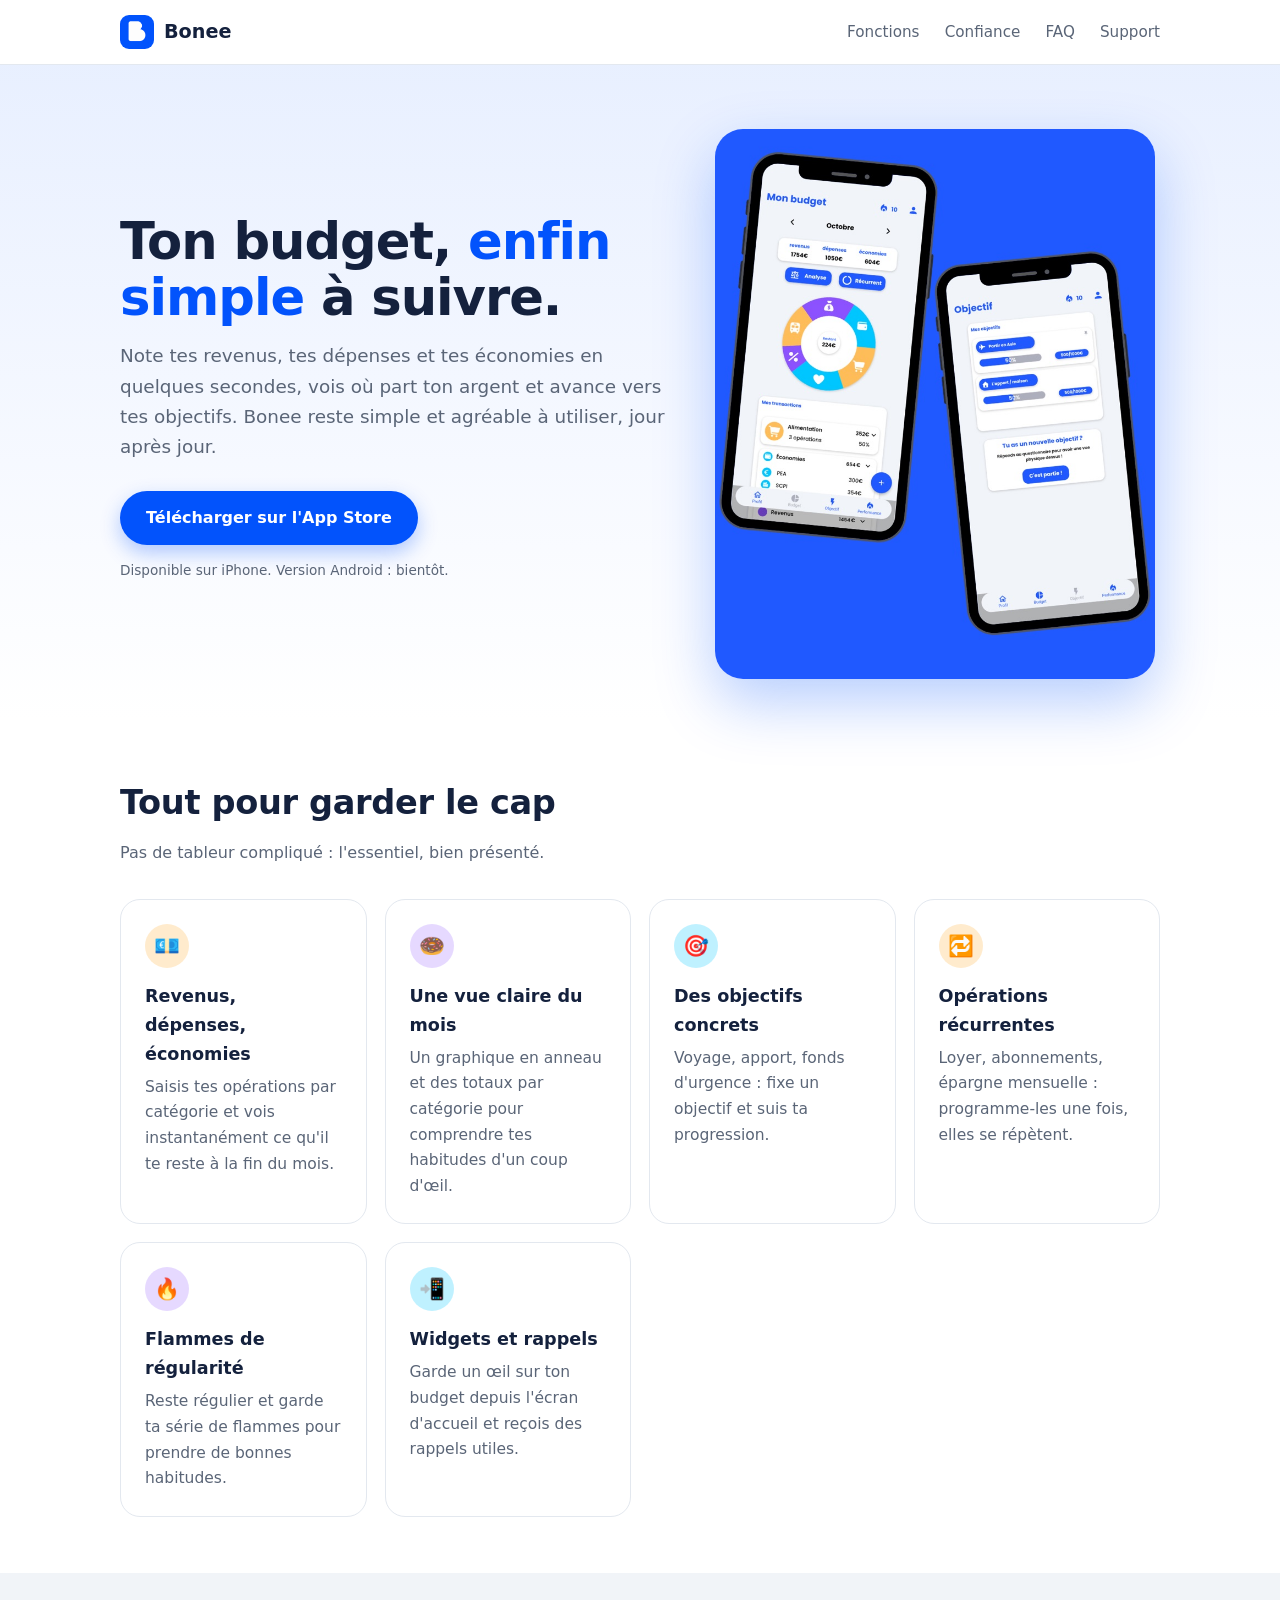
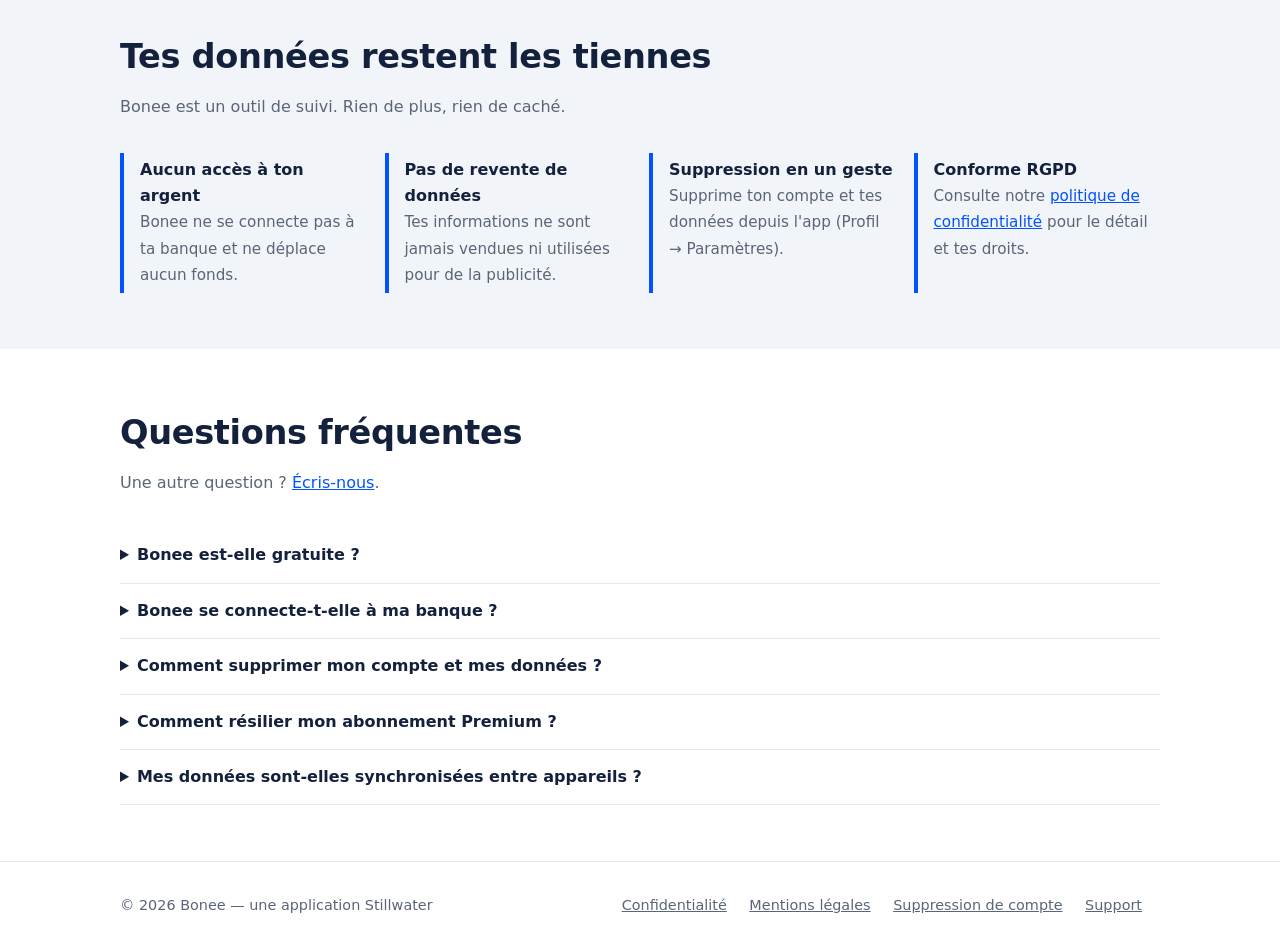
==== index.html @ 336cf124 "Site vitrine bonee.fr Pages : accueil, support, confidentialité, mentions légales, suppression de co" ====
<!DOCTYPE html>
<html lang="fr">
<head>
  <meta charset="UTF-8">
  <meta name="viewport" content="width=device-width, initial-scale=1">
  <title>Bonee — L'appli de budget et d'épargne simple et motivante</title>
  <meta name="description" content="Bonee t'aide à suivre tes revenus, dépenses et économies, à atteindre tes objectifs et à garder le cap grâce aux flammes. Disponible sur l'App Store.">
  <link rel="canonical" href="https://bonee.fr/">
  <link rel="icon" href="img/favicon.png" type="image/png">
  <link rel="apple-touch-icon" href="img/apple-touch-icon.png">
  <meta name="theme-color" content="#0253fc">
  <meta property="og:type" content="website">
  <meta property="og:title" content="Bonee — Budget & Épargne">
  <meta property="og:description" content="Suis ton budget, tes économies et tes objectifs dans une appli simple et motivante.">
  <meta property="og:url" content="https://bonee.fr/">
  <meta property="og:image" content="https://bonee.fr/img/apercu.jpg">
  <meta name="apple-itunes-app" content="app-id=6762883127">
  <link rel="stylesheet" href="style.css">
</head>
<body>
  <a class="skip" href="#contenu">Aller au contenu</a>

  <header class="site">
    <div class="wrap">
      <a class="brand" href="./"><img src="img/logo.png" alt="" width="34" height="34">Bonee</a>
      <nav class="main" aria-label="Navigation principale">
        <a class="hide-sm" href="#fonctions">Fonctions</a>
        <a class="hide-sm" href="#confiance">Confiance</a>
        <a href="#faq">FAQ</a>
        <a href="support.html">Support</a>
      </nav>
    </div>
  </header>

  <main id="contenu">
    <div class="hero">
      <div class="wrap">
        <div>
          <h1>Ton budget, <span>enfin simple</span> à suivre.</h1>
          <p class="lead">Note tes revenus, tes dépenses et tes économies en quelques secondes, vois où part ton argent et avance vers tes objectifs. Bonee reste simple et agréable à utiliser, jour après jour.</p>
          <a class="btn" href="https://apps.apple.com/fr/app/bonee-budget-%C3%A9pargne/id6762883127">Télécharger sur l'App Store</a>
          <p class="note">Disponible sur iPhone. Version Android : bientôt.</p>
        </div>
        <img class="shot" src="img/apercu.jpg" width="1000" height="1250" alt="Aperçu de l'application Bonee : écran Budget avec graphique en anneau et écran Objectifs">
      </div>
    </div>

    <section id="fonctions">
      <div class="wrap">
        <h2>Tout pour garder le cap</h2>
        <p class="sub">Pas de tableur compliqué : l'essentiel, bien présenté.</p>
        <div class="grid">
          <div class="card"><div class="ico y" aria-hidden="true">💶</div><h3>Revenus, dépenses, économies</h3><p>Saisis tes opérations par catégorie et vois instantanément ce qu'il te reste à la fin du mois.</p></div>
          <div class="card"><div class="ico v" aria-hidden="true">🍩</div><h3>Une vue claire du mois</h3><p>Un graphique en anneau et des totaux par catégorie pour comprendre tes habitudes d'un coup d'œil.</p></div>
          <div class="card"><div class="ico c" aria-hidden="true">🎯</div><h3>Des objectifs concrets</h3><p>Voyage, apport, fonds d'urgence : fixe un objectif et suis ta progression.</p></div>
          <div class="card"><div class="ico y" aria-hidden="true">🔁</div><h3>Opérations récurrentes</h3><p>Loyer, abonnements, épargne mensuelle : programme-les une fois, elles se répètent.</p></div>
          <div class="card"><div class="ico v" aria-hidden="true">🔥</div><h3>Flammes de régularité</h3><p>Reste régulier et garde ta série de flammes pour prendre de bonnes habitudes.</p></div>
          <div class="card"><div class="ico c" aria-hidden="true">📲</div><h3>Widgets et rappels</h3><p>Garde un œil sur ton budget depuis l'écran d'accueil et reçois des rappels utiles.</p></div>
        </div>
      </div>
    </section>

    <section id="confiance" class="soft">
      <div class="wrap">
        <h2>Tes données restent les tiennes</h2>
        <p class="sub">Bonee est un outil de suivi. Rien de plus, rien de caché.</p>
        <div class="trust">
          <div><strong>Aucun accès à ton argent</strong><span>Bonee ne se connecte pas à ta banque et ne déplace aucun fonds.</span></div>
          <div><strong>Pas de revente de données</strong><span>Tes informations ne sont jamais vendues ni utilisées pour de la publicité.</span></div>
          <div><strong>Suppression en un geste</strong><span>Supprime ton compte et tes données depuis l'app (Profil → Paramètres).</span></div>
          <div><strong>Conforme RGPD</strong><span>Consulte notre <a href="confidentialite.html">politique de confidentialité</a> pour le détail et tes droits.</span></div>
        </div>
      </div>
    </section>

    <section id="faq">
      <div class="wrap">
        <h2>Questions fréquentes</h2>
        <p class="sub">Une autre question ? <a href="support.html">Écris-nous</a>.</p>
        <details><summary>Bonee est-elle gratuite ?</summary><p>Tu peux utiliser Bonee gratuitement. Une formule Premium (abonnement géré par l'App Store) débloque notamment les budgets et objectifs illimités. Les prix et conditions sont affichés dans l'app avant tout achat.</p></details>
        <details><summary>Bonee se connecte-t-elle à ma banque ?</summary><p>Non. Tu saisis toi-même tes opérations. Bonee n'accède à aucun compte bancaire.</p></details>
        <details><summary>Comment supprimer mon compte et mes données ?</summary><p>Dans l'app : Profil → Paramètres → Supprimer mon compte. Tu peux aussi suivre la procédure sur la <a href="delete-account.html">page de suppression de compte</a>.</p></details>
        <details><summary>Comment résilier mon abonnement Premium ?</summary><p>Depuis les réglages de ton compte Apple : Réglages → ton nom → Abonnements → Bonee. La résiliation se fait uniquement auprès d'Apple.</p></details>
        <details><summary>Mes données sont-elles synchronisées entre appareils ?</summary><p>Oui, elles sont rattachées à ton compte : tu retrouves ton budget en te reconnectant.</p></details>
      </div>
    </section>
  </main>

  <footer class="site">
    <div class="wrap">
      <div>© <span id="y">2026</span> Bonee — une application Stillwater</div>
      <div>
        <a href="confidentialite.html">Confidentialité</a>
        <a href="mentions-legales.html">Mentions légales</a>
        <a href="delete-account.html">Suppression de compte</a>
        <a href="support.html">Support</a>
      </div>
    </div>
  </footer>
  <script>document.getElementById('y').textContent = new Date().getFullYear();</script>
</body>
</html>
---- style.css ----
:root {
  --blue: #0253fc;
  --blue-dark: #013bb5;
  --cyan: #00c6ff;
  --violet: #8c52ff;
  --yellow: #ffbc59;
  --bg: #ffffff;
  --bg-soft: #f1f4f8;
  --text: #14213d;
  --muted: #5a6577;
  --border: #e3e8ef;
  --radius: 20px;
}
@media (prefers-color-scheme: dark) {
  :root {
    --bg: #0c1220;
    --bg-soft: #131b2e;
    --text: #eef2fa;
    --muted: #9aa7bd;
    --border: #243049;
  }
}
* { box-sizing: border-box; }
html { scroll-behavior: smooth; }
body {
  margin: 0;
  font-family: ui-rounded, "SF Pro Rounded", system-ui, -apple-system, "Segoe UI", Roboto, sans-serif;
  background: var(--bg);
  color: var(--text);
  line-height: 1.65;
  -webkit-font-smoothing: antialiased;
}
a { color: var(--blue); }
@media (prefers-color-scheme: dark) { a { color: #6f9bff; } }
img { max-width: 100%; height: auto; }
.wrap { max-width: 1080px; margin: 0 auto; padding: 0 20px; }
.skip { position: absolute; left: -999px; }
.skip:focus { left: 12px; top: 12px; background: var(--bg); padding: 8px 12px; z-index: 10; }

/* Header */
header.site {
  position: sticky; top: 0; z-index: 5;
  background: color-mix(in srgb, var(--bg) 88%, transparent);
  backdrop-filter: blur(10px);
  border-bottom: 1px solid var(--border);
}
header.site .wrap { display: flex; align-items: center; justify-content: space-between; height: 64px; }
.brand { display: flex; align-items: center; gap: 10px; font-weight: 700; font-size: 1.2rem; color: var(--text); text-decoration: none; }
.brand img { width: 34px; height: 34px; border-radius: 9px; }
nav.main a { color: var(--muted); text-decoration: none; margin-left: 20px; font-size: .95rem; }
nav.main a:hover { color: var(--blue); }
@media (max-width: 640px) { nav.main a.hide-sm { display: none; } }

/* Hero */
.hero { padding: 64px 0 40px; background: linear-gradient(180deg, color-mix(in srgb, var(--blue) 9%, var(--bg)), var(--bg)); }
.hero .wrap { display: grid; grid-template-columns: 1.1fr .9fr; gap: 40px; align-items: center; }
.hero h1 { font-size: clamp(2rem, 5vw, 3.2rem); line-height: 1.1; margin: 0 0 16px; letter-spacing: -.02em; }
.hero h1 span { color: var(--blue); }
@media (prefers-color-scheme: dark) { .hero h1 span { color: #6f9bff; } }
.hero p.lead { font-size: 1.15rem; color: var(--muted); margin: 0 0 28px; max-width: 34em; }
.hero .shot { border-radius: 28px; box-shadow: 0 24px 60px rgba(2, 83, 252, .28); width: 100%; max-width: 440px; justify-self: center; }
@media (max-width: 820px) { .hero .wrap { grid-template-columns: 1fr; } .hero { padding-top: 40px; } }

.btn {
  display: inline-flex; align-items: center; gap: 8px;
  background: var(--blue); color: #fff; text-decoration: none;
  padding: 14px 26px; border-radius: 999px; font-weight: 600;
  box-shadow: 0 8px 20px rgba(2, 83, 252, .3);
  transition: transform .15s ease, background .15s ease;
}
.btn:hover { background: var(--blue-dark); transform: translateY(-1px); }
.btn.ghost { background: transparent; color: var(--blue); box-shadow: inset 0 0 0 2px var(--blue); }
.note { font-size: .85rem; color: var(--muted); margin-top: 14px; }

/* Sections */
section { padding: 56px 0; }
section.soft { background: var(--bg-soft); }
h2 { font-size: clamp(1.5rem, 3.5vw, 2.1rem); margin: 0 0 10px; letter-spacing: -.01em; }
.sub { color: var(--muted); margin: 0 0 32px; max-width: 40em; }
.grid { display: grid; grid-template-columns: repeat(auto-fit, minmax(240px, 1fr)); gap: 18px; }
.card { background: var(--bg); border: 1px solid var(--border); border-radius: var(--radius); padding: 24px; }
section.soft .card { background: var(--bg); }
.card .ico { width: 44px; height: 44px; border-radius: 50%; display: grid; place-items: center; font-size: 1.3rem; margin-bottom: 14px; }
.ico.y { background: color-mix(in srgb, var(--yellow) 30%, transparent); }
.ico.v { background: color-mix(in srgb, var(--violet) 22%, transparent); }
.ico.c { background: color-mix(in srgb, var(--cyan) 25%, transparent); }
.card h3 { margin: 0 0 6px; font-size: 1.1rem; }
.card p { margin: 0; color: var(--muted); font-size: .97rem; }

.trust { display: grid; grid-template-columns: repeat(auto-fit, minmax(220px, 1fr)); gap: 18px; }
.trust div { padding: 4px 0 4px 16px; border-left: 4px solid var(--blue); }
.trust strong { display: block; }
.trust span { color: var(--muted); font-size: .95rem; }

/* FAQ */
details { border-bottom: 1px solid var(--border); padding: 14px 0; }
summary { cursor: pointer; font-weight: 600; }
details p { color: var(--muted); margin: 10px 0 0; }

/* Legal pages */
main.legal { max-width: 800px; margin: 0 auto; padding: 48px 20px 72px; }
main.legal h1 { font-size: 2rem; margin: 0 0 6px; color: var(--blue); }
@media (prefers-color-scheme: dark) { main.legal h1 { color: #6f9bff; } }
main.legal h2 { font-size: 1.25rem; margin: 36px 0 8px; }
main.legal .meta { color: var(--muted); font-size: .9rem; margin-bottom: 28px; }
main.legal table { width: 100%; border-collapse: collapse; font-size: .93rem; margin: 12px 0; }
main.legal th, main.legal td { text-align: left; padding: 10px 12px; border: 1px solid var(--border); vertical-align: top; }
main.legal th { background: var(--bg-soft); }
.todo { background: #fff3cd; color: #5c4400; padding: 1px 6px; border-radius: 4px; font-weight: 600; }

footer.site { border-top: 1px solid var(--border); padding: 32px 0; color: var(--muted); font-size: .9rem; }
footer.site .wrap { display: flex; flex-wrap: wrap; gap: 12px 28px; justify-content: space-between; }
footer.site a { color: var(--muted); margin-right: 18px; }
footer.site a:hover { color: var(--blue); }
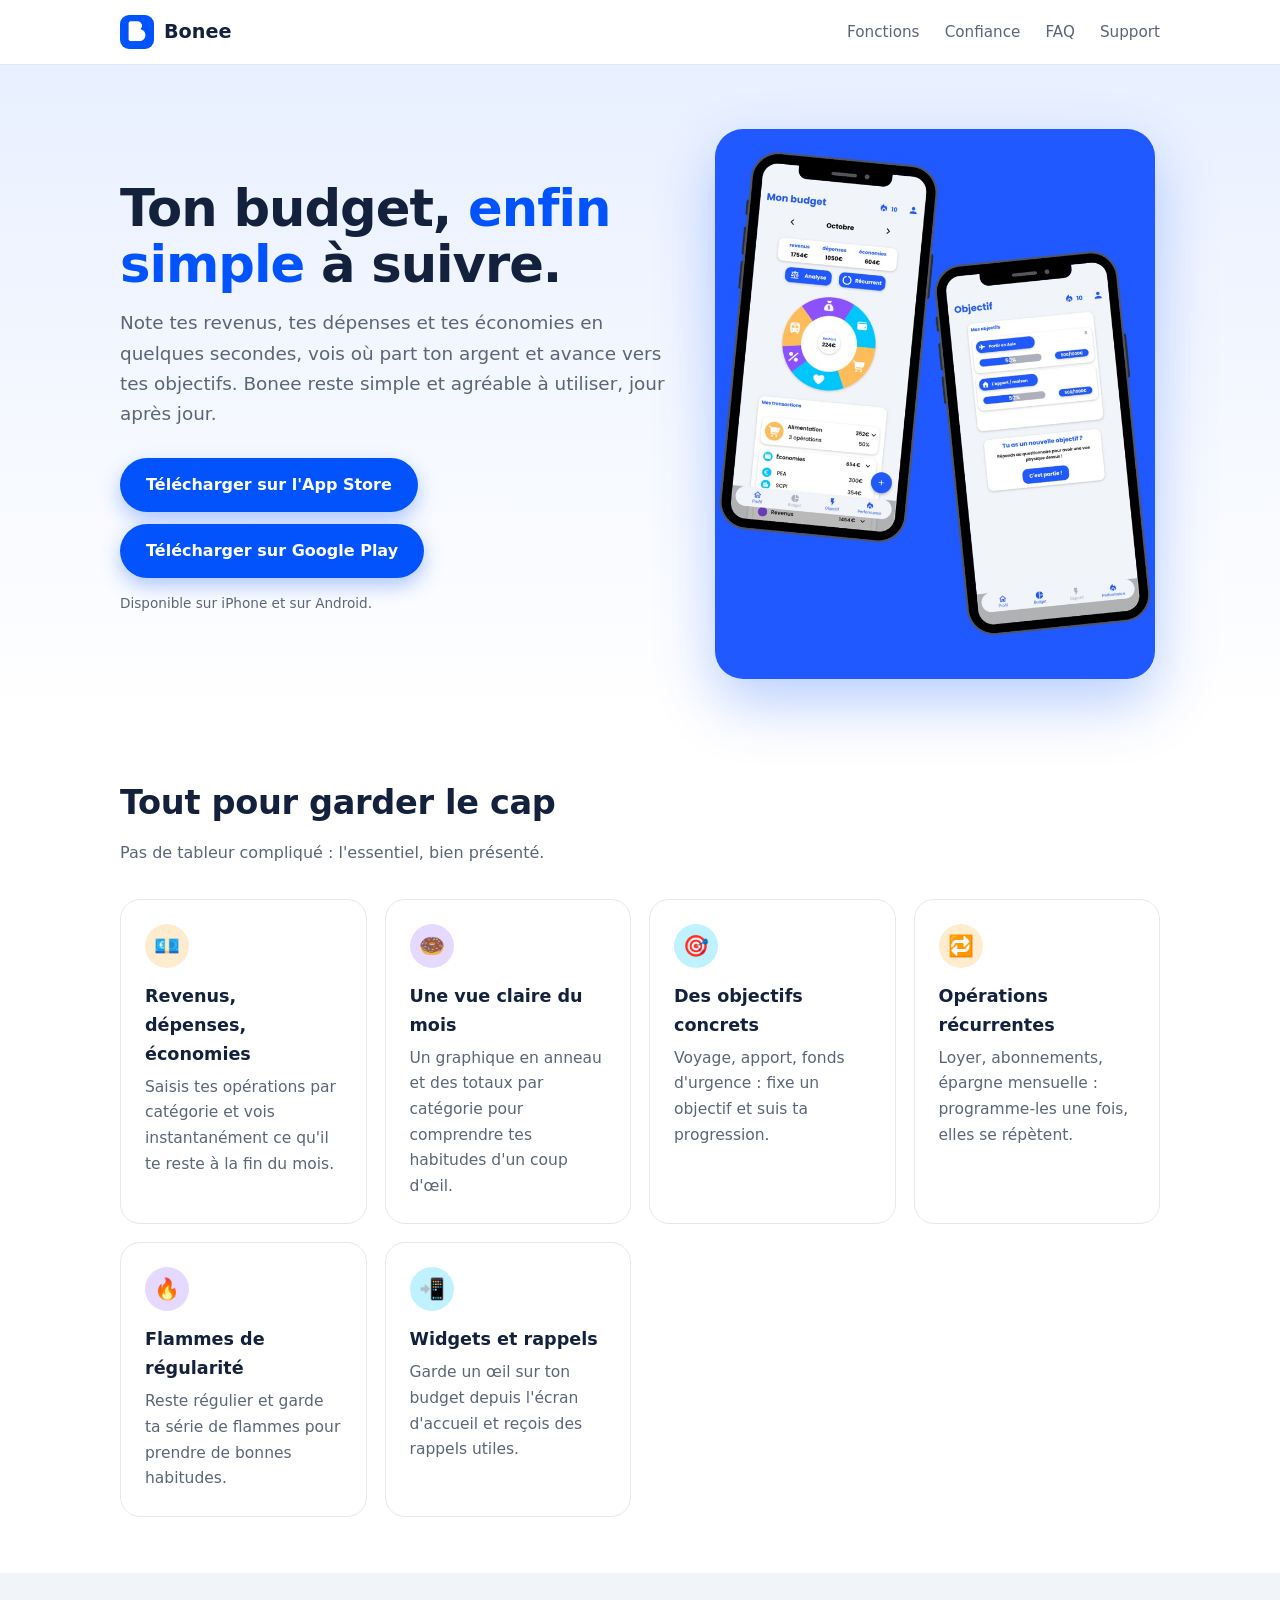
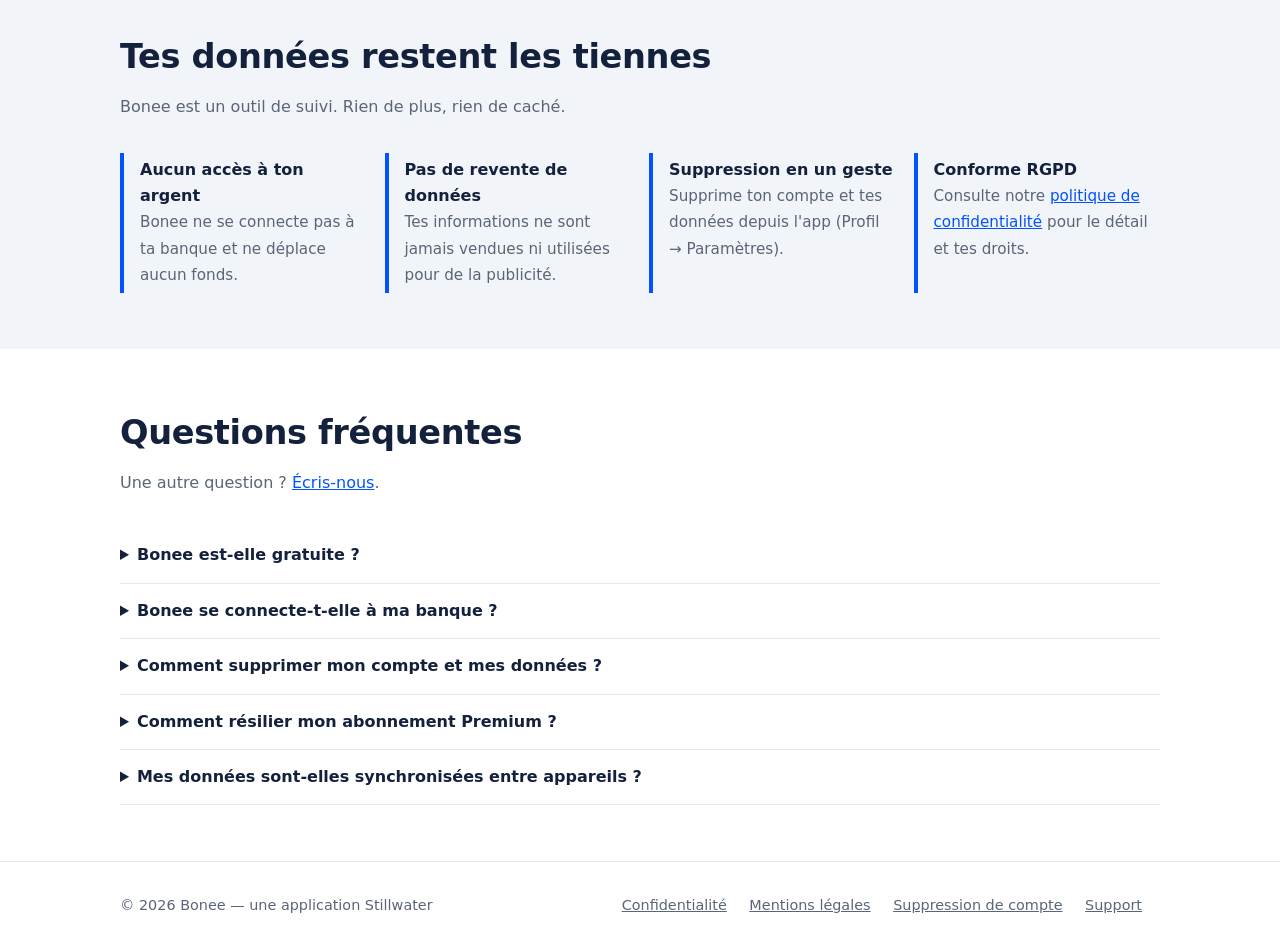
==== commit 0eca0e76: "Lien Google Play ajouté à l'accueil (17/10/2026) Deuxième bouton de téléchargement vers la fiche And" ====
--- a/index.html
+++ b/index.html
@@ -4,7 +4,7 @@
   <meta charset="UTF-8">
   <meta name="viewport" content="width=device-width, initial-scale=1">
   <title>Bonee — L'appli de budget et d'épargne simple et motivante</title>
-  <meta name="description" content="Bonee t'aide à suivre tes revenus, dépenses et économies, à atteindre tes objectifs et à garder le cap grâce aux flammes. Disponible sur l'App Store.">
+  <meta name="description" content="Bonee t'aide à suivre tes revenus, dépenses et économies, à atteindre tes objectifs et à garder le cap grâce aux flammes. Disponible sur l'App Store et sur Google Play.">
   <link rel="canonical" href="https://bonee.fr/">
   <link rel="icon" href="img/favicon.png" type="image/png">
   <link rel="apple-touch-icon" href="img/apple-touch-icon.png">
@@ -15,6 +15,23 @@
   <meta property="og:url" content="https://bonee.fr/">
   <meta property="og:image" content="https://bonee.fr/img/apercu.jpg">
   <meta name="apple-itunes-app" content="app-id=6762883127">
+  <script type="application/ld+json">
+  {
+    "@context": "https://schema.org",
+    "@type": "MobileApplication",
+    "name": "Bonee - Budget & Épargne",
+    "applicationCategory": "FinanceApplication",
+    "operatingSystem": "iOS, Android",
+    "inLanguage": "fr",
+    "url": "https://bonee.fr/",
+    "publisher": { "@type": "Organization", "name": "Stillwater SAS" },
+    "downloadUrl": [
+      "https://apps.apple.com/fr/app/bonee-budget-%C3%A9pargne/id6762883127",
+      "https://play.google.com/store/apps/details?id=com.mycompany.bonee"
+    ],
+    "offers": { "@type": "Offer", "price": "0", "priceCurrency": "EUR" }
+  }
+  </script>
   <link rel="stylesheet" href="style.css">
 </head>
 <body>
@@ -38,8 +55,11 @@
         <div>
           <h1>Ton budget, <span>enfin simple</span> à suivre.</h1>
           <p class="lead">Note tes revenus, tes dépenses et tes économies en quelques secondes, vois où part ton argent et avance vers tes objectifs. Bonee reste simple et agréable à utiliser, jour après jour.</p>
-          <a class="btn" href="https://apps.apple.com/fr/app/bonee-budget-%C3%A9pargne/id6762883127">Télécharger sur l'App Store</a>
-          <p class="note">Disponible sur iPhone. Version Android : bientôt.</p>
+          <div class="stores">
+            <a class="btn" href="https://apps.apple.com/fr/app/bonee-budget-%C3%A9pargne/id6762883127">Télécharger sur l'App Store</a>
+            <a class="btn" href="https://play.google.com/store/apps/details?id=com.mycompany.bonee&amp;hl=fr">Télécharger sur Google Play</a>
+          </div>
+          <p class="note">Disponible sur iPhone et sur Android.</p>
         </div>
         <img class="shot" src="img/apercu.jpg" width="1000" height="1250" alt="Aperçu de l'application Bonee : écran Budget avec graphique en anneau et écran Objectifs">
       </div>
@@ -77,10 +97,10 @@
       <div class="wrap">
         <h2>Questions fréquentes</h2>
         <p class="sub">Une autre question ? <a href="support.html">Écris-nous</a>.</p>
-        <details><summary>Bonee est-elle gratuite ?</summary><p>Tu peux utiliser Bonee gratuitement. Une formule Premium (abonnement géré par l'App Store) débloque notamment les budgets et objectifs illimités. Les prix et conditions sont affichés dans l'app avant tout achat.</p></details>
+        <details><summary>Bonee est-elle gratuite ?</summary><p>Tu peux utiliser Bonee gratuitement. Une formule Premium (abonnement géré par l'App Store ou Google Play) débloque notamment les budgets et objectifs illimités. Les prix et conditions sont affichés dans l'app avant tout achat.</p></details>
         <details><summary>Bonee se connecte-t-elle à ma banque ?</summary><p>Non. Tu saisis toi-même tes opérations. Bonee n'accède à aucun compte bancaire.</p></details>
         <details><summary>Comment supprimer mon compte et mes données ?</summary><p>Dans l'app : Profil → Paramètres → Supprimer mon compte. Tu peux aussi suivre la procédure sur la <a href="delete-account.html">page de suppression de compte</a>.</p></details>
-        <details><summary>Comment résilier mon abonnement Premium ?</summary><p>Depuis les réglages de ton compte Apple : Réglages → ton nom → Abonnements → Bonee. La résiliation se fait uniquement auprès d'Apple.</p></details>
+        <details><summary>Comment résilier mon abonnement Premium ?</summary><p>Sur iPhone : Réglages → ton nom → Abonnements → Bonee. Sur Android : Google Play → ton profil → Paiements et abonnements → Abonnements → Bonee. La résiliation se fait uniquement auprès d'Apple ou de Google, selon la boutique où tu as souscrit.</p></details>
         <details><summary>Mes données sont-elles synchronisées entre appareils ?</summary><p>Oui, elles sont rattachées à ton compte : tu retrouves ton budget en te reconnectant.</p></details>
       </div>
     </section>
--- a/style.css
+++ b/style.css
@@ -70,6 +70,7 @@
 }
 .btn:hover { background: var(--blue-dark); transform: translateY(-1px); }
 .btn.ghost { background: transparent; color: var(--blue); box-shadow: inset 0 0 0 2px var(--blue); }
+.stores { display: flex; flex-wrap: wrap; gap: 12px; }
 .note { font-size: .85rem; color: var(--muted); margin-top: 14px; }
 
 /* Sections */
